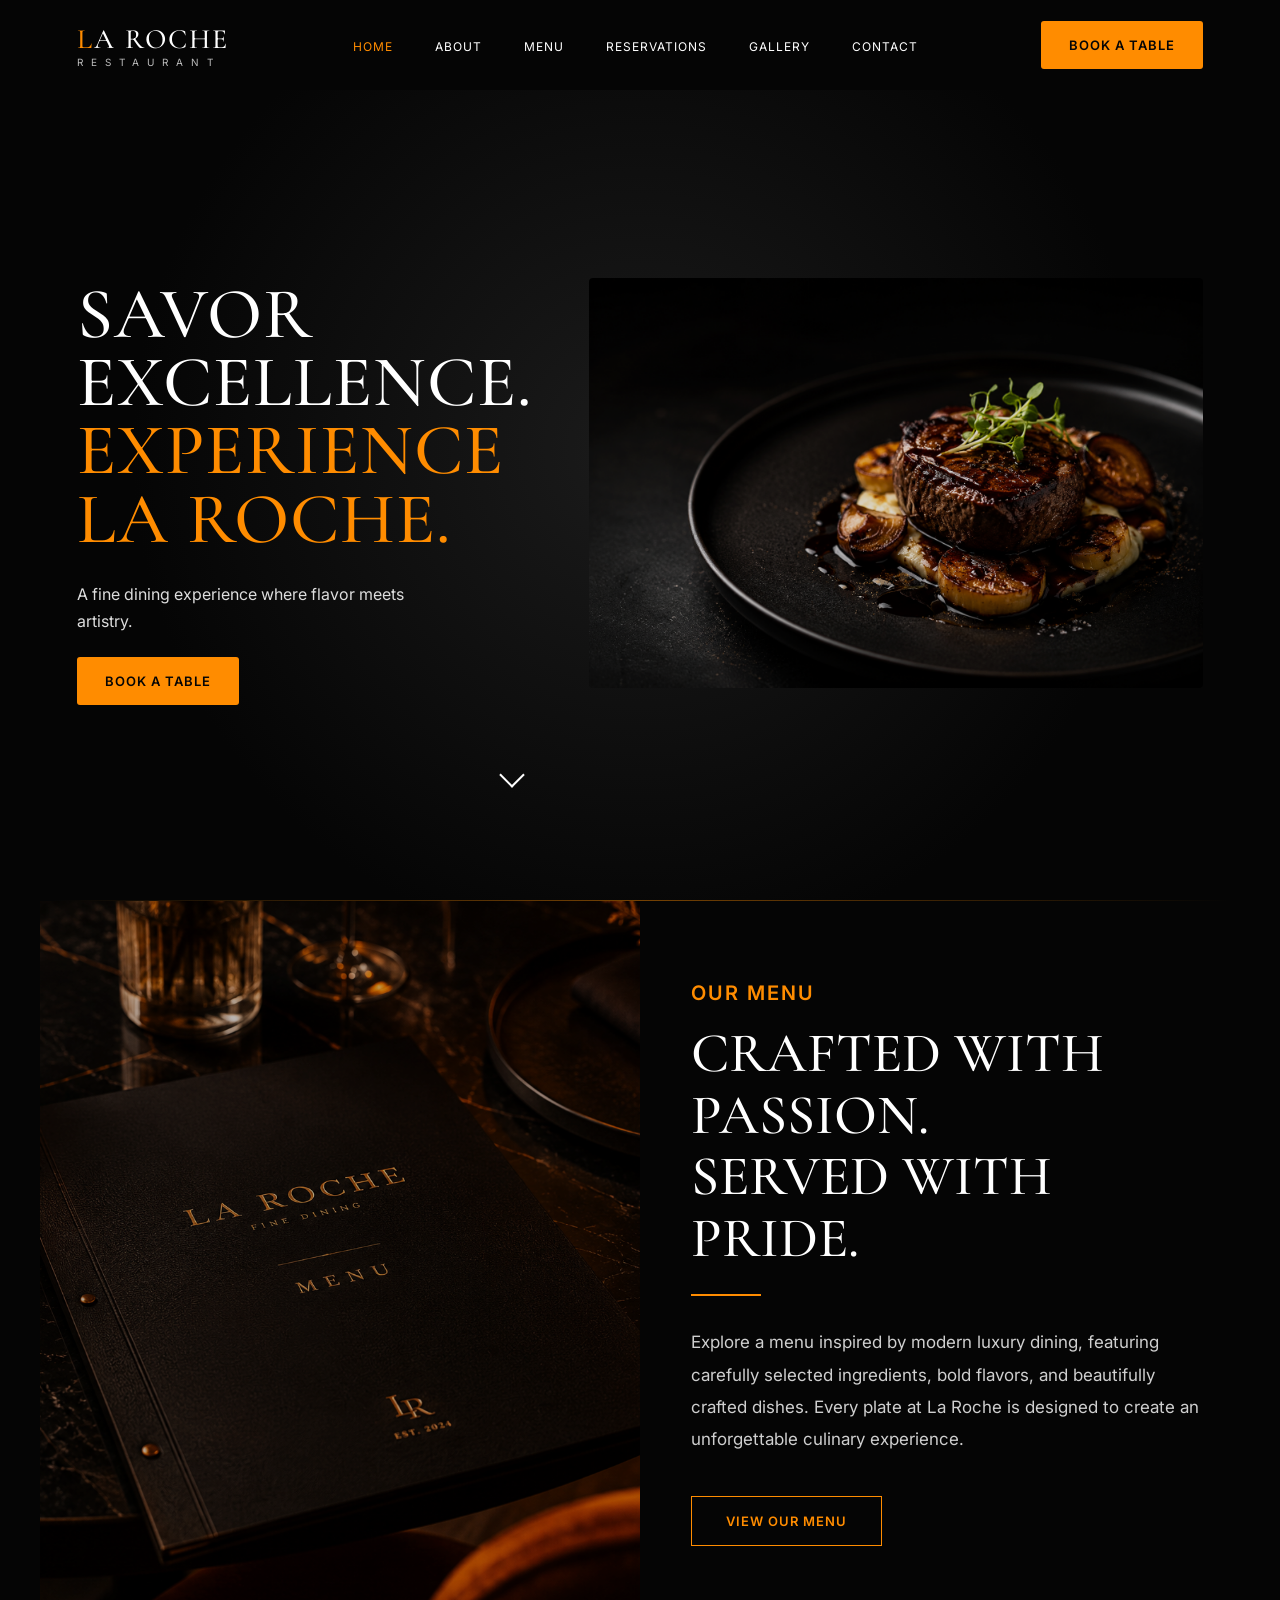
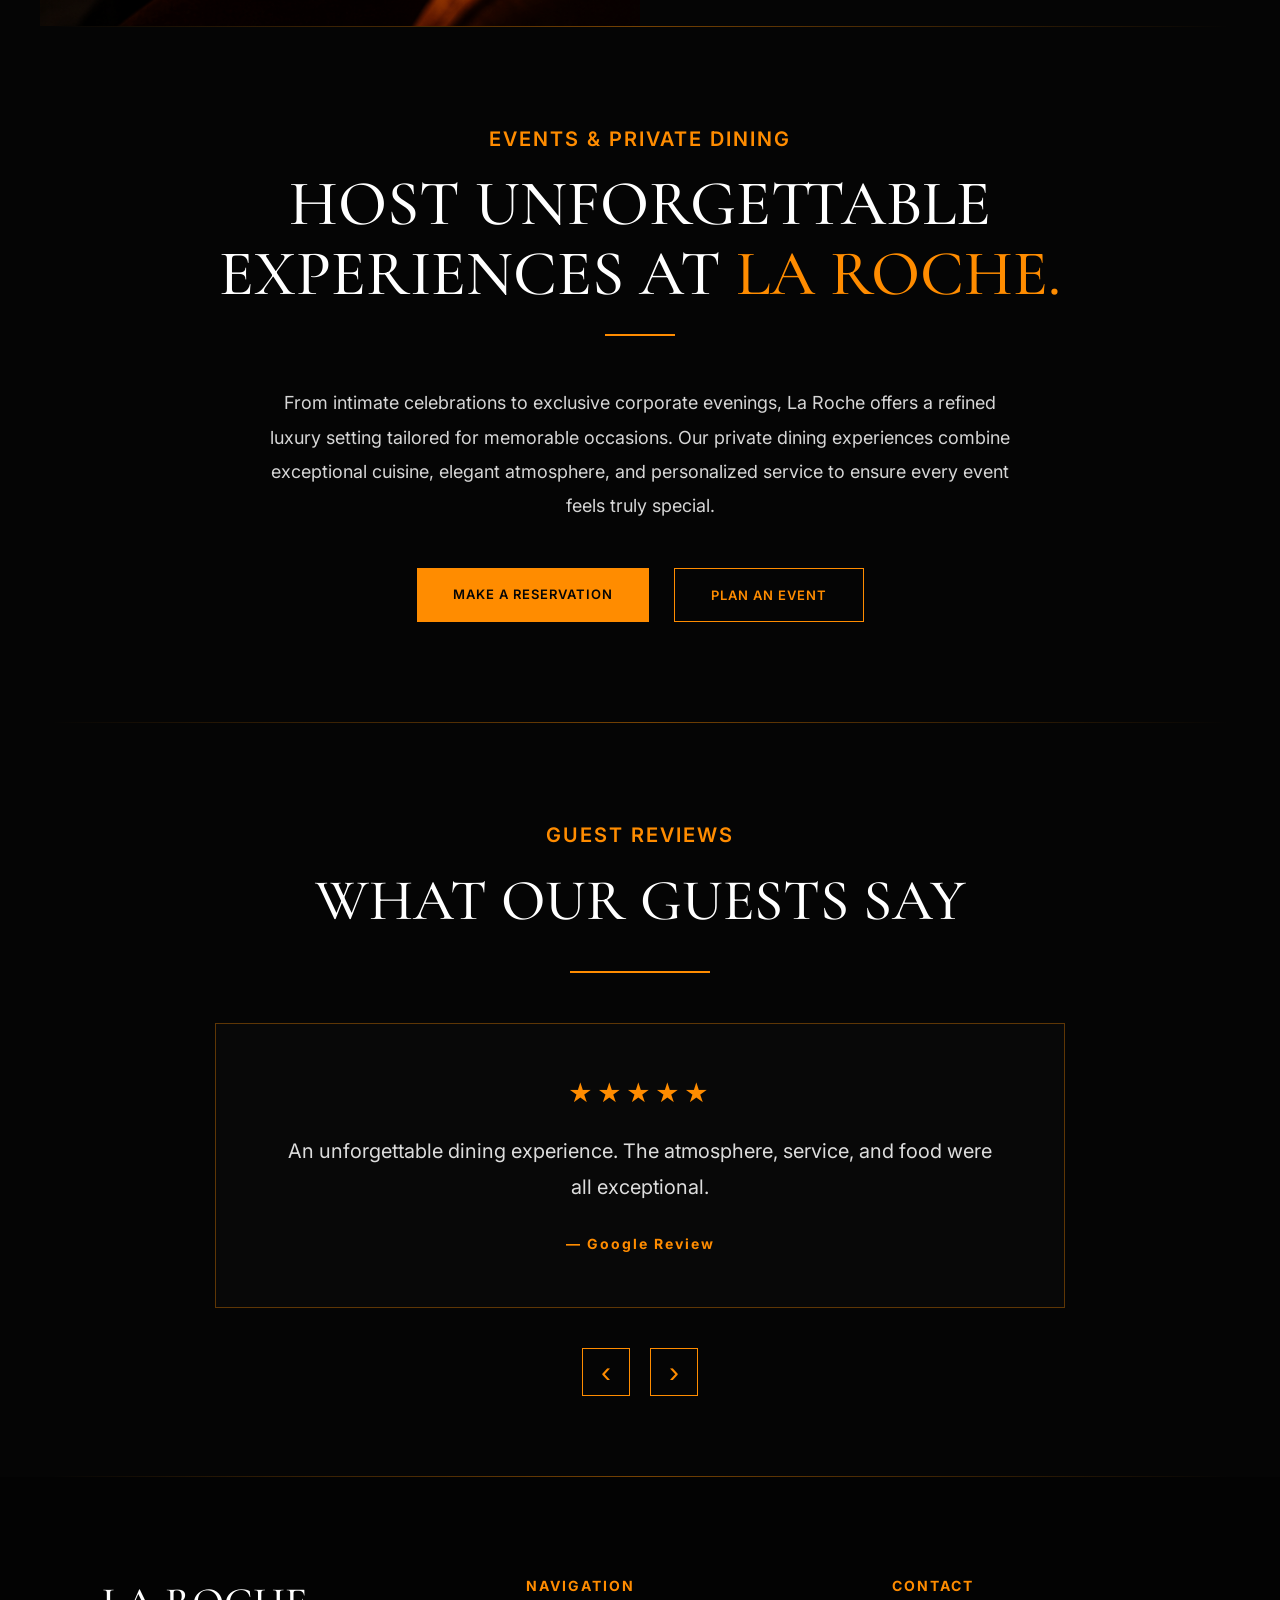
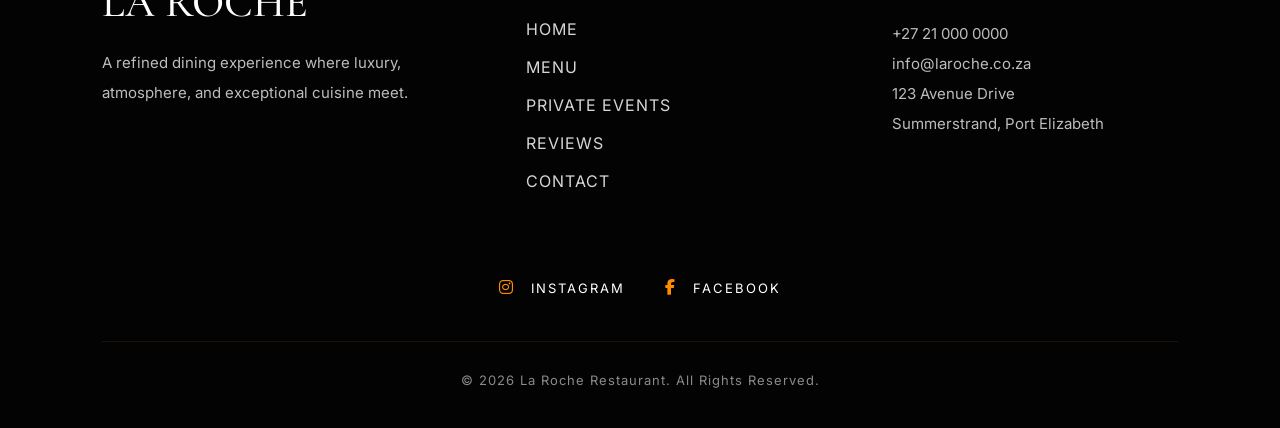
==== index.html @ 6a136d62 "Initial La Roche restaurant website build" ====
<!DOCTYPE html>
<html lang="en">
<head>
    <meta charset="UTF-8" />
    <meta name="viewport" content="width=device-width, initial-scale=1.0" />
    <title>La Roche Restaurant</title>

    <!-- CSS -->
    <link rel="stylesheet" href="style.css" />

    <!-- Google Fonts -->
    <link rel="preconnect" href="https://fonts.googleapis.com">
    <link rel="preconnect" href="https://fonts.gstatic.com" crossorigin>
    <link href="https://fonts.googleapis.com/css2?family=Cormorant+Garamond:wght@300;400;500;600;700&family=Inter:wght@300;400;500;600&display=swap" rel="stylesheet">
    <link rel="stylesheet"
    href="https://cdnjs.cloudflare.com/ajax/libs/font-awesome/6.5.1/css/all.min.css">
</head>

<body>

    <!-- ========================= -->
    <!-- NAVBAR -->
    <!-- ========================= -->

    <header class="navbar">

        <a href="index.html" class="logo">
            <h1>LA ROCHE</h1>
            <p>RESTAURANT</p>
        </a>

        <nav>
            <ul class="nav-links">

                <li><a href="index.html" class="active">HOME</a></li>
                <li><a href="#">ABOUT</a></li>
                <li><a href="#">MENU</a></li>
                <li><a href="#">RESERVATIONS</a></li>
                <li><a href="#">GALLERY</a></li>
                <li><a href="#">CONTACT</a></li>

            </ul>
        </nav>

        <a href="#" class="book-btn">BOOK A TABLE</a>

    </header>

    <!-- ========================= -->
    <!-- HERO SECTION -->
    <!-- ========================= -->

    <section class="hero">

        <div class="hero-overlay"></div>

        <div class="hero-content">

            <div class="hero-text">

                <h2>
                    SAVOR <br>
                    EXCELLENCE. <br>
                    <span>EXPERIENCE</span> <br>
                    <span>LA ROCHE.</span>
                </h2>

                <p>
                    A fine dining experience where flavor meets artistry.
                </p>

                <a href="#" class="hero-btn">
                    BOOK A TABLE
                </a>

            </div>

            <div class="hero-image">

                <img src="Images\HeroImageDish.png" alt="Luxury Dish">

            </div>
<!--Scroll Down Arrow-->
        </div>
        <a href="#view-menu-section" class="scroll-down">
    <span></span>
        </a>

    </section>

    <div class="section-divider"></div>

<!-- ========================= -->
<!-- MENU PREVIEW SECTION -->
<!-- ========================= -->

<section class="menu-preview" id="view-menu-section">

    <div class="menu-preview-image">
        <img src="Images\MenuImageMain.png" alt="Luxury Dish">
        
    </div>

    <div class="menu-preview-text">
        <p class="section-tag">OUR MENU</p>

        <h2>CRAFTED WITH PASSION.<br>SERVED WITH PRIDE.</h2>

        <div class="orange-line"></div>

        <p class="menu-preview-description">
            Explore a menu inspired by modern luxury dining, featuring carefully selected
            ingredients, bold flavors, and beautifully crafted dishes. Every plate at
            La Roche is designed to create an unforgettable culinary experience.
        </p>

        <a href="#" class="menu-preview-btn">VIEW OUR MENU</a>
    </div>

</section>
  

<div class="section-divider"></div>



<!-- ========================= -->
<!-- PRIVATE DINING SECTION -->
<!-- ========================= -->

<section class="private-dining">

    <div class="private-dining-content">

        <p class="section-tag">
            EVENTS & PRIVATE DINING
        </p>

        <h2>
            HOST UNFORGETTABLE <br>
            EXPERIENCES AT <span>LA ROCHE.</span>
        </h2>

        <div class="orange-line"></div>

        <p class="private-dining-description">

            From intimate celebrations to exclusive corporate evenings,
            La Roche offers a refined luxury setting tailored for memorable occasions.

            Our private dining experiences combine exceptional cuisine,
            elegant atmosphere, and personalized service to ensure every
            event feels truly special.

        </p>

        <div class="private-dining-buttons">

            <a href="#" class="booking-btn">
                MAKE A RESERVATION
            </a>

            <a href="#" class="event-btn">
                PLAN AN EVENT
            </a>

        </div>

    </div>

</section>

<!-- ========================= -->
<!-- REVIEWS SECTION -->
<!-- ========================= -->


<div class="section-divider"></div>

<section class="reviews-section">

    <p class="section-tag">GUEST REVIEWS</p>

    <h2>WHAT OUR GUESTS SAY</h2>

    <div class="reviews-line"></div>

    <div class="review-carousel">

        <div class="review-card active">

            <div class="review-content">

                <p class="stars">★★★★★</p>

                <p class="review-text">
                    An unforgettable dining experience. The atmosphere, service, and food were all exceptional.
                </p>

                <h3>— Google Review</h3>

            </div>

        </div>

        <div class="review-card">

            <div class="review-content">

                <p class="stars">★★★★★</p>

                <p class="review-text">
                    Beautiful setting, incredible food, and a premium experience from start to finish.
                </p>

                <h3>— Google Review</h3>

            </div>

        </div>

        <div class="review-card">

            <div class="review-content">

                <p class="stars">★★★★★</p>

                <p class="review-text">
                    Perfect for a special evening. Everything felt elegant, relaxed, and carefully prepared.
                </p>

                <h3>— Google Review</h3>

            </div>

        </div>

    </div>

</section>

    <div class="review-buttons">
        <button onclick="previousReview()">‹</button>
        <button onclick="nextReview()">›</button>
    </div>

</section>

<div class="section-divider"></div>

<script src="script.js"></script>

<!-- ========================= -->
<!-- FOOTER -->
<!-- ========================= -->


<footer class="footer">

    <div class="footer-top">

        <!-- LEFT -->

        <div class="footer-column">

            <h3>LA ROCHE</h3>

            <p>
                A refined dining experience where luxury,
                atmosphere, and exceptional cuisine meet.
            </p>

        </div>

        <!-- CENTER -->

        <div class="footer-column">

            <h4>NAVIGATION</h4>

            <ul>

                <li><a href="#">HOME</a></li>
                <li><a href="#">MENU</a></li>
                <li><a href="#">PRIVATE EVENTS</a></li>
                <li><a href="#">REVIEWS</a></li>
                <li><a href="#">CONTACT</a></li>

            </ul>

        </div>

        <!-- RIGHT -->

        <div class="footer-column">

            <h4>CONTACT</h4>

            <p>+27 21 000 0000</p>

            <p>info@laroche.co.za</p>

            <p>
                123 Avenue Drive <br>
                Summerstrand, Port Elizabeth
            </p>

        </div>

    </div>

    <!-- SOCIALS -->

    <div class="footer-socials">

    <a href="#">
        <i class="fa-brands fa-instagram"></i>
        INSTAGRAM
    </a>

    <a href="#">
        <i class="fa-brands fa-facebook-f"></i>
        FACEBOOK
    </a>

</div>

    <!-- BOTTOM -->

    <div class="footer-bottom">

        <p>
            © 2026 La Roche Restaurant. All Rights Reserved.
        </p>

    </div>

</footer>


</body>
</html>
---- style.css ----
* {
    margin: 0;
    padding: 0;
    box-sizing: border-box;
}

body {
    background-color: #050505;
    color: #ffffff;
    font-family: "Inter", sans-serif;
}

/* NAVBAR */

.navbar {
    width: 100%;
    height: 90px;
    padding: 0 6%;
    display: flex;
    align-items: center;
    justify-content: space-between;
    background-color: #050505;
    position: fixed;
    top: 0;
    left: 0;
    z-index: 1000;
}
/* The .logo class is now an anchor tag, so we can style it accordingly. */
.logo {
    text-decoration: none;
    color: white;
}

.logo:visited {
    color: white;
}
.logo h1 {
    font-family: "Cormorant Garamond", serif;
    font-size: 28px;
    letter-spacing: 2px;
    font-weight: 500;
}

.logo h1::first-letter {
    color: #ff8c00;
}

.logo p {
    font-size: 10px;
    letter-spacing: 8px;
    color: #bbbbbb;
}

.nav-links {
    list-style: none;
    display: flex;
    gap: 42px;
}

.nav-links a {
    text-decoration: none;
    color: #ffffff;
    font-size: 12px;
    letter-spacing: 1px;
    transition: 0.3s ease;
}

.nav-links a:hover,
.nav-links a.active {
    color: #ff8c00;
}

.book-btn,
.hero-btn,
.menu-btn {
    text-decoration: none;
    background-color: #ff8c00;
    color: #050505;
    padding: 16px 28px;
    font-size: 13px;
    letter-spacing: 1px;
    font-weight: 600;
    border-radius: 3px;
    transition: 0.3s ease;
}

.book-btn:hover,
.hero-btn:hover,
.menu-btn:hover {
    background-color: #ffb347;
}

/* HERO */

.hero {
    min-height: 100vh;
    padding: 130px 6% 60px;
    background: radial-gradient(circle at center, #1b1b1b 0%, #050505 65%);
    display: flex;
    align-items: center;
}

.hero-content {
    width: 100%;
    display: grid;
    grid-template-columns: 1fr 1.3fr;
    align-items: center;
    gap: 40px;
}

.hero-text h2 {
    font-family: "Cormorant Garamond", serif;
    font-size: 72px;
    line-height: 0.95;
    font-weight: 500;
    letter-spacing: 1px;
    margin-bottom: 28px;
}

.hero-text span {
    color: #ff8c00;
}

.hero-text p {
    color: #dddddd;
    font-size: 16px;
    line-height: 1.7;
    max-width: 380px;
    margin-bottom: 35px;
}

.hero-image img {
    width: 100%;
    max-height: 620px;
    object-fit: cover;
    border-radius: 4px;
    filter: brightness(0.85);
}
/* ========================= */
/* MENU PREVIEW SECTION */
/* ========================= */

.menu-preview {
    width: 100%;
    min-height: 650px;
    background-color: #050505;
    display: grid;
    grid-template-columns: 1fr 1fr;
    overflow: hidden;
}

.menu-preview-text {
    padding: 80px 8%;
    display: flex;
    flex-direction: column;
    justify-content: center;
}

.section-tag {
    color: #ff8c00;
    font-size: 20px;
    letter-spacing: 2px;
    margin-bottom: 18px;
    font-weight: 600;
}

.menu-preview-text h2 {
    font-family: "Cormorant Garamond", serif;
    font-size: 56px;
    line-height: 1.1;
    font-weight: 500;
    margin-bottom: 25px;
}

.orange-line {
    width: 70px;
    height: 2px;
    background-color: #ff8c00;
    margin-bottom: 30px;
}

.menu-preview-description {
    color: #cfcfcf;
    font-size: 17px;
    line-height: 1.9;
    max-width: 520px;
    margin-bottom: 40px;
}

.menu-preview-btn {
    width: fit-content;
    text-decoration: none;
    color: #ff8c00;
    border: 1px solid #ff8c00;
    padding: 16px 34px;
    font-size: 13px;
    letter-spacing: 1px;
    font-weight: 600;
    transition: 0.3s ease;
}

.menu-preview-btn:hover {
    background-color: #ff8c00;
    color: #050505;
}

.menu-preview-image img {
    width: 100%;
    height: 100%;
    object-fit: cover;
    filter: brightness(0.75);
    padding-left: 40px;
}


/* SCROLL DOWN ARROW */
.scroll-down {
    position: absolute;
    bottom: 100px;
    left: 40%;
    transform: translateX(-50%);
    width: 50px;
    height: 50px;
    display: flex;
    align-items: center;
    justify-content: center;
    text-decoration: none;
}

.scroll-down span {
    width: 18px;
    height: 18px;
    border-right: 2px solid white;
    border-bottom: 2px solid white;
    transform: rotate(45deg);
    animation: arrowBounce 2s infinite;
    transition: 0.3s ease;
}

.scroll-down:hover span {
    border-color: #ff8c00;
}


/* ========================= */
/* PRIVATE DINING SECTION */
/* ========================= */

.private-dining {
    width: 100%;
    min-height: 650px;
    background:
        linear-gradient(rgba(0, 0, 0, 0.78),
        rgba(0, 0, 0, 0.78)),
        url("../images/private-dining.jpg");

    background-size: cover;
    background-position: center;
    background-attachment: fixed;

    display: flex;
    align-items: center;
    justify-content: center;

    text-align: center;
    padding: 100px 8%;
}

.private-dining-content {
    max-width: 950px;
}

.private-dining h2 {
    font-family: "Cormorant Garamond", serif;
    font-size: 64px;
    line-height: 1.1;
    font-weight: 500;
    margin-bottom: 25px;
}

.private-dining h2 span {
    color: #ff8c00;
}

.private-dining .orange-line {
    margin: 0 auto 50px;
}

.private-dining-description {
    color: #d6d6d6;
    font-size: 18px;
    line-height: 1.9;
    max-width: 760px;
    margin: 0 auto 45px;
}

.private-dining-buttons {
    display: flex;
    justify-content: center;
    gap: 25px;
    flex-wrap: wrap;
}

.booking-btn,
.event-btn {
    text-decoration: none;
    padding: 18px 36px;
    font-size: 13px;
    letter-spacing: 1px;
    font-weight: 600;
    transition: 0.3s ease;
}

.booking-btn {
    background-color: #ff8c00;
    color: #050505;
}

.booking-btn:hover {
    background-color: #ffb347;
}

.event-btn {
    border: 1px solid #ff8c00;
    color: #ff8c00;
}

.event-btn:hover {
    background-color: #ff8c00;
    color: #050505;
}


@keyframes arrowBounce {

    0% {
        transform: rotate(45deg) translate(0, 0);
    }

    50% {
        transform: rotate(45deg) translate(6px, 6px);
    }

    100% {
        transform: rotate(45deg) translate(0, 0);
    }

}


/* ========================= */
/* REVIEWS SECTION */
/* ========================= */
.reviews-line {
    width: 140px;
    height: 2px;
    background-color: #ff8c00;
    margin: 35px auto 50px;
}
.reviews-section {
    background-color: #050505;
    padding: 100px 8%;
    text-align: center;
}

.reviews-section h2 {
    font-family: "Cormorant Garamond", serif;
    font-size: 58px;
    font-weight: 500;
    margin-bottom: 25px;
}

.review-carousel {
    max-width: 850px;
    margin: 45px auto 30px;
    position: relative;
}

.review-card {
    display: none;
    border: 1px solid rgba(255, 140, 0, 0.35);
    padding: 55px 60px;
    background-color: #080808;
}

.review-card.active {
    display: block;
}

.stars {
    color: #ff8c00;
    font-size: 24px;
    letter-spacing: 4px;
    margin-bottom: 25px;
}

.review-text {
    color: #dddddd;
    font-size: 20px;
    line-height: 1.8;
    margin-bottom: 30px;
}

.review-card h3 {
    color: #ff8c00;
    font-size: 14px;
    letter-spacing: 2px;
}

.review-buttons {
    display: flex;
    justify-content: center;
    gap: 20px;
    margin-top: -90px;
    margin-bottom: 80px;
}

.review-buttons button {
    width: 48px;
    height: 48px;
    background-color: transparent;
    border: 1px solid #ff8c00;
    color: #ff8c00;
    font-size: 30px;
    cursor: pointer;
    transition: 0.3s ease;
}

.review-buttons button:focus {
    outline: none;
    appearance: none;
}

.review-buttons button:focus {
    outline: none;
    box-shadow: none;
}
.review-buttons button:hover {
    background-color: #ff8c00;
    color: #050505;
}


.review-carousel {
    overflow: hidden;
}

.review-card {
    overflow: hidden;
}

/* animate ONLY the inside text, not the outer box */
.review-text {
    transition: opacity 0.35s ease, transform 0.35s ease;
}

.review-text.soft-left {
    opacity: 0;
    transform: translateX(-80px);
}

.review-text.soft-right {
    opacity: 0;
    transform: translateX(80px);
}




/* ========================= */
/* FOOTER */
/* ========================= */

.footer {
    background-color: #030303;
    padding: 100px 8% 40px;
    
}

.footer-top {
    display: grid;
    grid-template-columns: 1.2fr 1fr 1fr;
    gap: 80px;
    margin-bottom: 70px;
}

.footer-column h3 {
    font-family: "Cormorant Garamond", serif;
    font-size: 42px;
    font-weight: 500;
    color: #ffffff;
    margin-bottom: 20px;
}

.footer-column h4 {
    color: #ff8c00;
    font-size: 14px;
    letter-spacing: 2px;
    margin-bottom: 25px;
}

.footer-column p {
    color: #bdbdbd;
    line-height: 2;
    font-size: 15px;
}

.footer-column ul {
    list-style: none;
}

.footer-column ul li {
    margin-bottom: 18px;
}

.footer-column ul li a {
    text-decoration: none;
    color: #d6d6d6;
    transition: 0.3s ease;
    letter-spacing: 1px;
}

.footer-column ul li a:hover {
    color: #ff8c00;
}

.footer-socials {
    display: flex;
    justify-content: center;
    gap: 40px;
    margin-bottom: 45px;
}

.footer-socials a {
    text-decoration: none;
    color: #ffffff;
    font-size: 13px;
    letter-spacing: 2px;
    transition: 0.3s ease;
}

.footer-socials a:hover {
    color: #ff8c00;
}

.footer-bottom {
    border-top: 1px solid rgba(255, 140, 0, 0.1);
    padding-top: 30px;
    text-align: center;
}

.footer-bottom p {
    color: #8a8a8a;
    font-size: 13px;
    letter-spacing: 1px;
}

.footer-socials a i {
    color: #ff8c00;
    margin-right: 10px;
    font-size: 16px;
}




/* A simple gradient line to separate sections, used in the private dining section. */
.section-divider {
    width: 92%;
    height: 1px;
    background: linear-gradient(
        to right,
        transparent,
        rgba(255, 140, 0, 0.45),
        transparent
    );

    margin: 0 auto;
}

/* RESPONSIVE */

@media (max-width: 900px) {

    .footer-top {
        grid-template-columns: 1fr;
        gap: 50px;
    }

    .footer-socials {
        flex-wrap: wrap;
        gap: 20px;
    }

}


/* RESPONSIVE */

@media (max-width: 900px) {
    .nav-links {
        display: none;
    }

    .hero-content,
    .menu-showcase {
        grid-template-columns: 1fr;
    }

    .hero-text h2 {
        font-size: 54px;
    }

    .hero-image img {
        max-height: 420px;
    }
}

/* The menu preview section is already quite responsive, but we can make some adjustments for smaller screens. */
@media (max-width: 900px) {

    .menu-preview {
        grid-template-columns: 1fr;
    }

    .menu-preview-text {
        padding: 70px 8%;
    }

    .menu-preview-text h2 {
        font-size: 42px;
    }

    .menu-preview-image {
        height: 400px;
    }

    @media (max-width: 900px) {

    .private-dining h2 {
        font-size: 46px;
    }

}
/* The private dining section is already quite responsive, but we can make some adjustments for smaller screens. */
@media (max-width: 600px) {

    .private-dining {
        padding: 80px 7%;
    }

    .private-dining h2 {
        font-size: 38px;
    }

    .private-dining-description {
        font-size: 16px;
    }

}

}
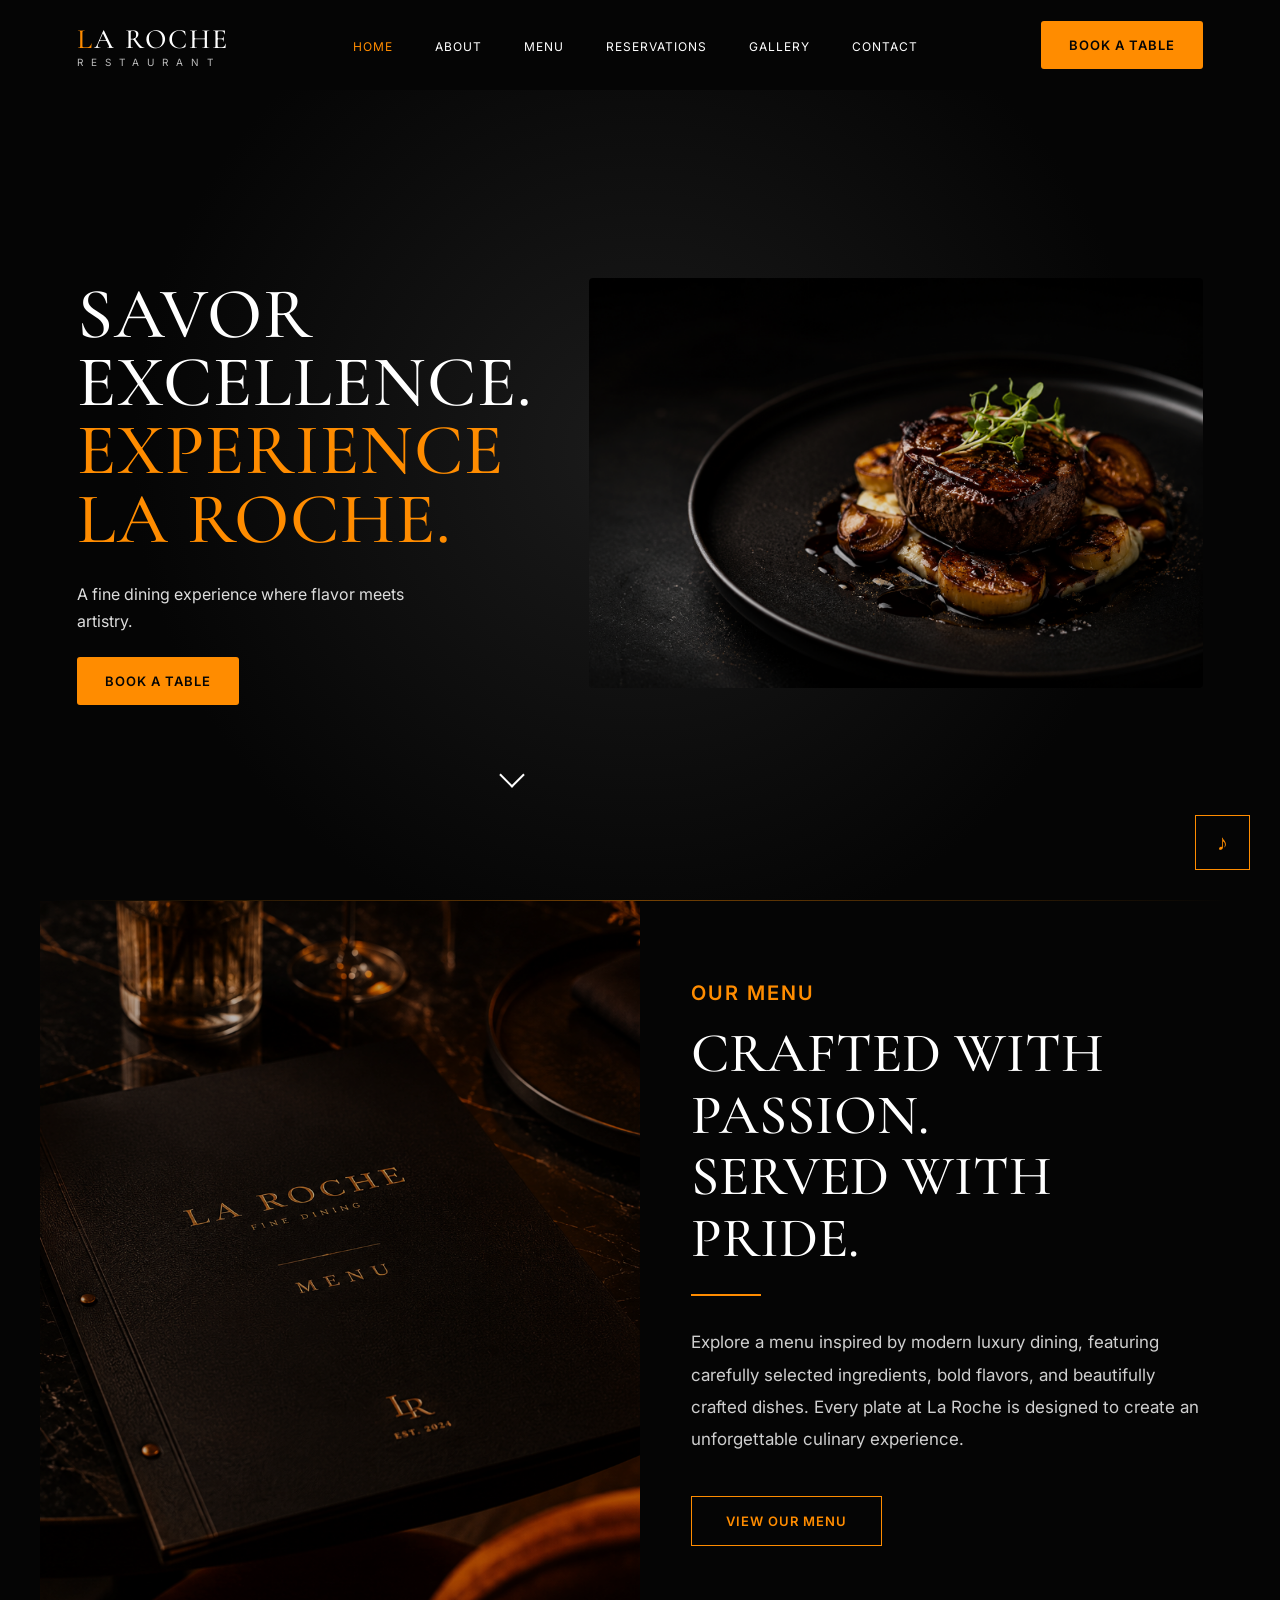
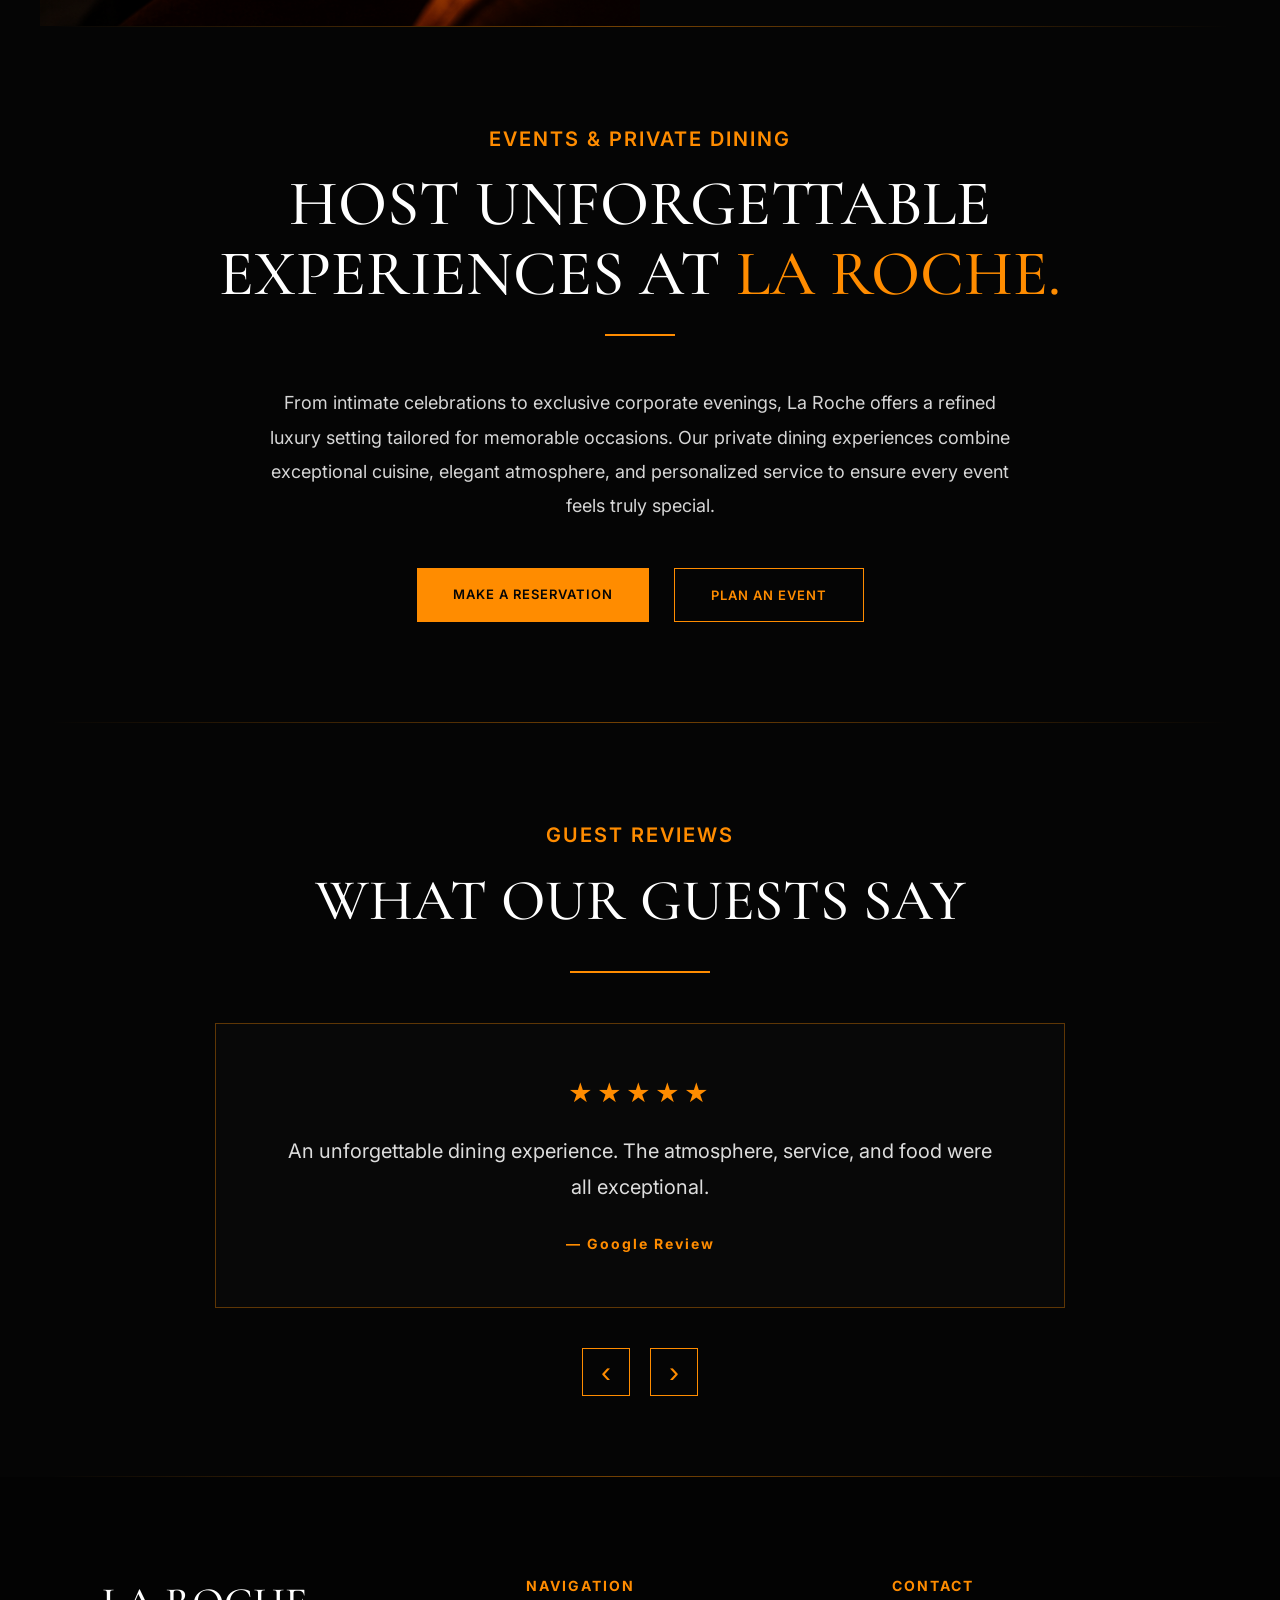
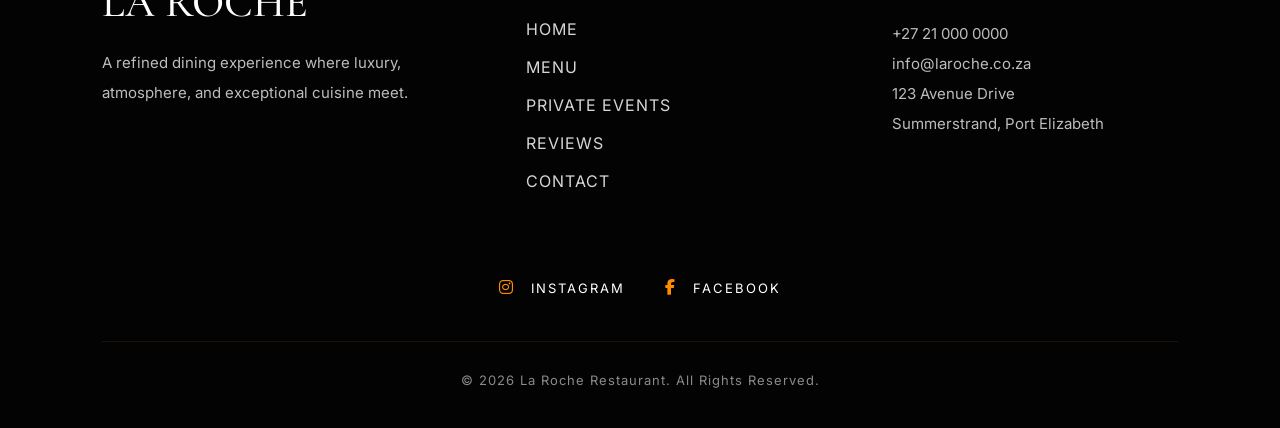
==== commit 9b7d7a62: "Added music toggler with actual music file" ====
--- a/index.html
+++ b/index.html
@@ -16,6 +16,11 @@
     href="https://cdnjs.cloudflare.com/ajax/libs/font-awesome/6.5.1/css/all.min.css">
 </head>
 
+<audio id="backgroundMusic" loop>
+    <source src="Audio/relaxing music.mp3" type="audio/mpeg">
+    
+</audio>
+
 <body>
 
     <!-- ========================= -->
@@ -50,6 +55,10 @@
     <!-- HERO SECTION -->
     <!-- ========================= -->
 
+     <button id="musicToggle" class="music-toggle" type="button">
+         ♪
+    </button>
+
     <section class="hero">
 
         <div class="hero-overlay"></div>
--- a/style.css
+++ b/style.css
@@ -8,6 +8,32 @@
     background-color: #050505;
     color: #ffffff;
     font-family: "Inter", sans-serif;
+}
+/* MUSIC TOGGLE BUTTON */
+.music-toggle {
+    position: fixed;
+    bottom: 30px;
+    right: 30px;
+
+    width: 55px;
+    height: 55px;
+
+    background-color: #050505;
+    border: 1px solid #ff8c00;
+
+    color: #ff8c00;
+    font-size: 22px;
+
+    cursor: pointer;
+
+    z-index: 9999;
+
+    transition: 0.3s ease;
+}
+
+.music-toggle:hover {
+    background-color: #ff8c00;
+    color: #050505;
 }
 
 /* NAVBAR */
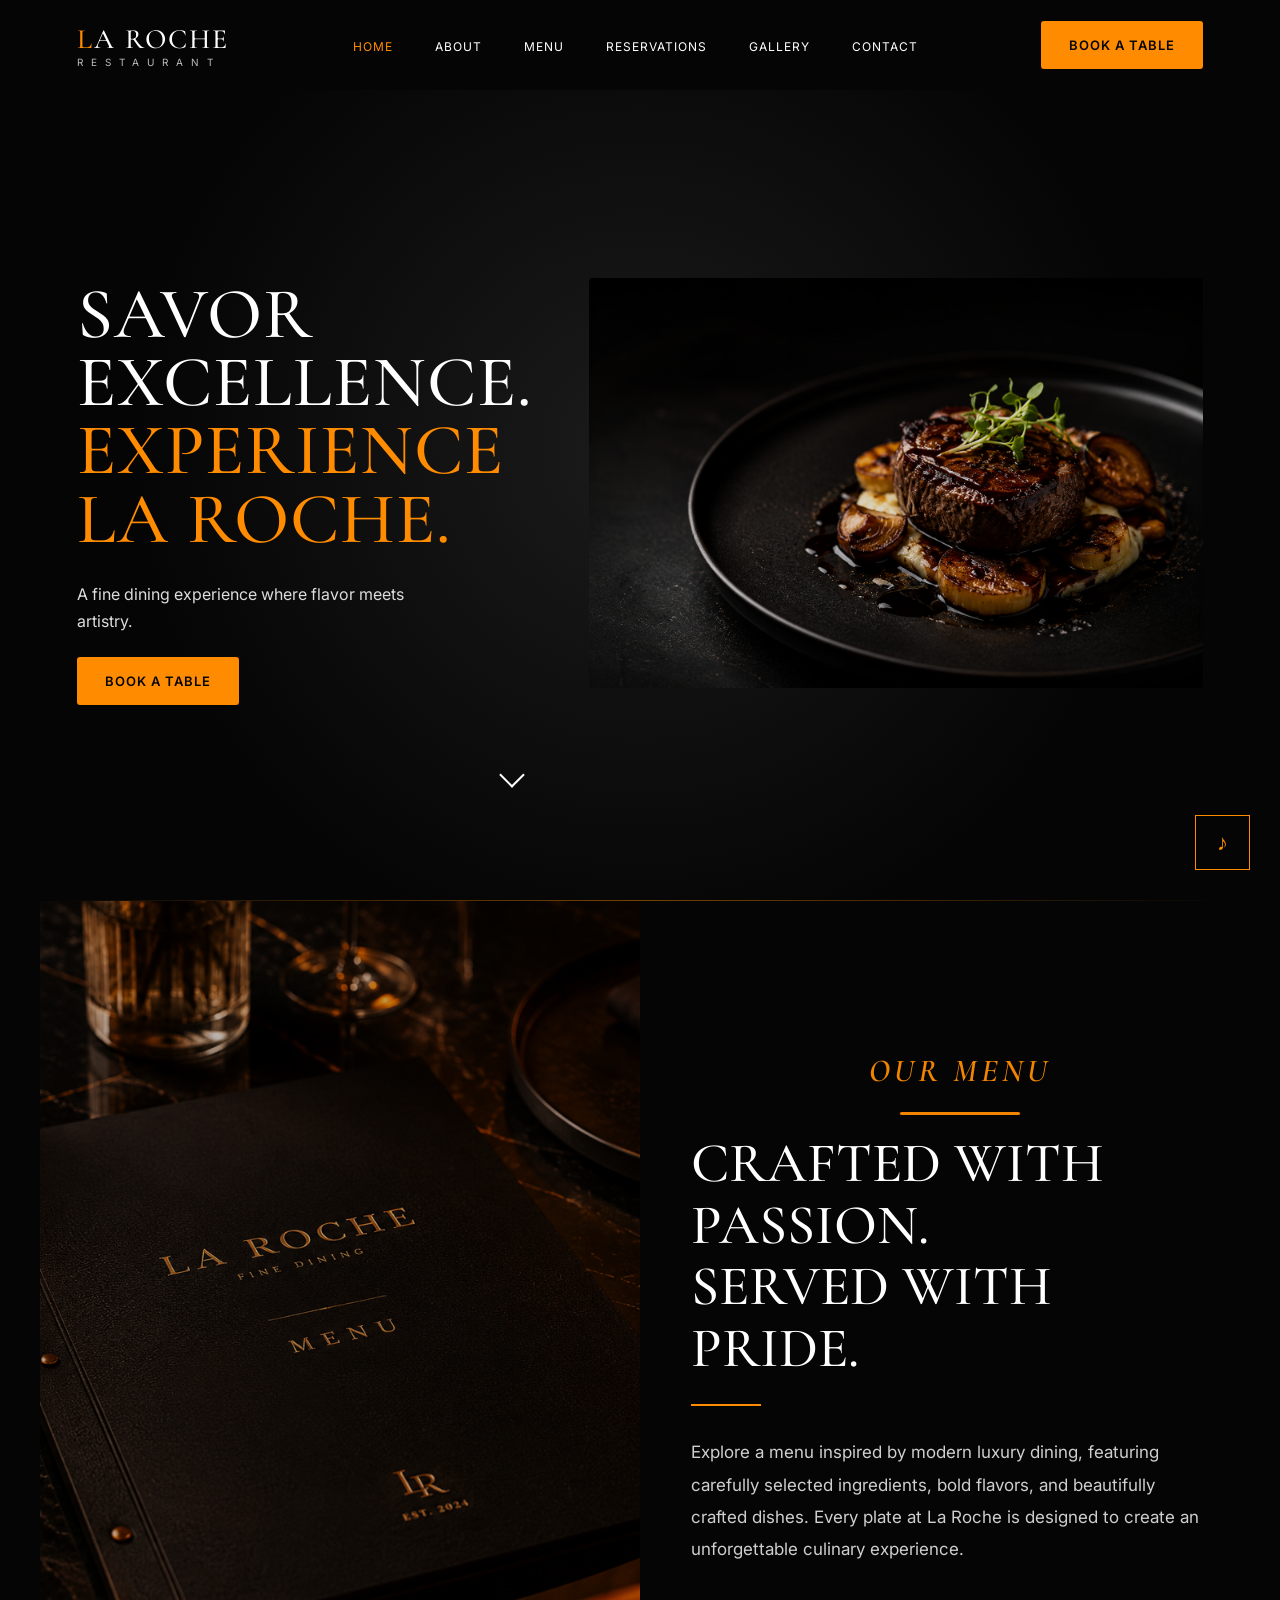
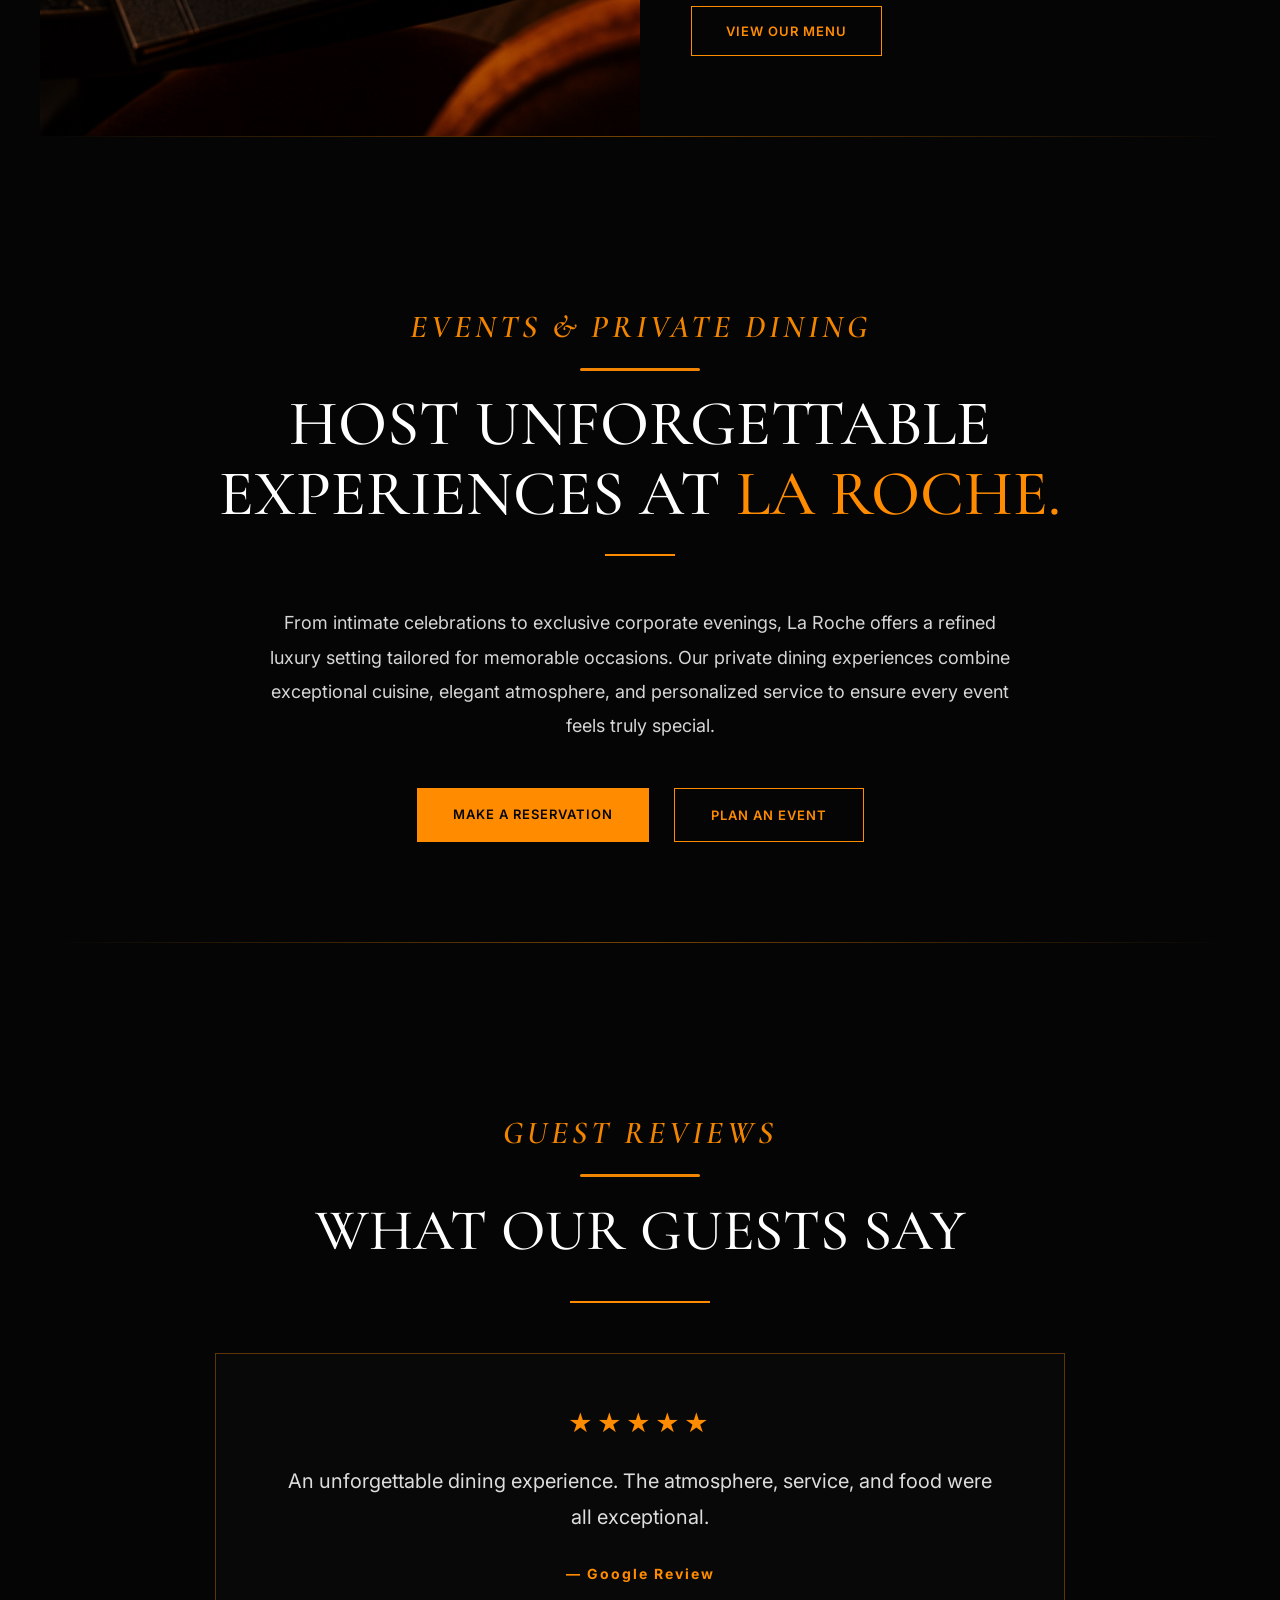
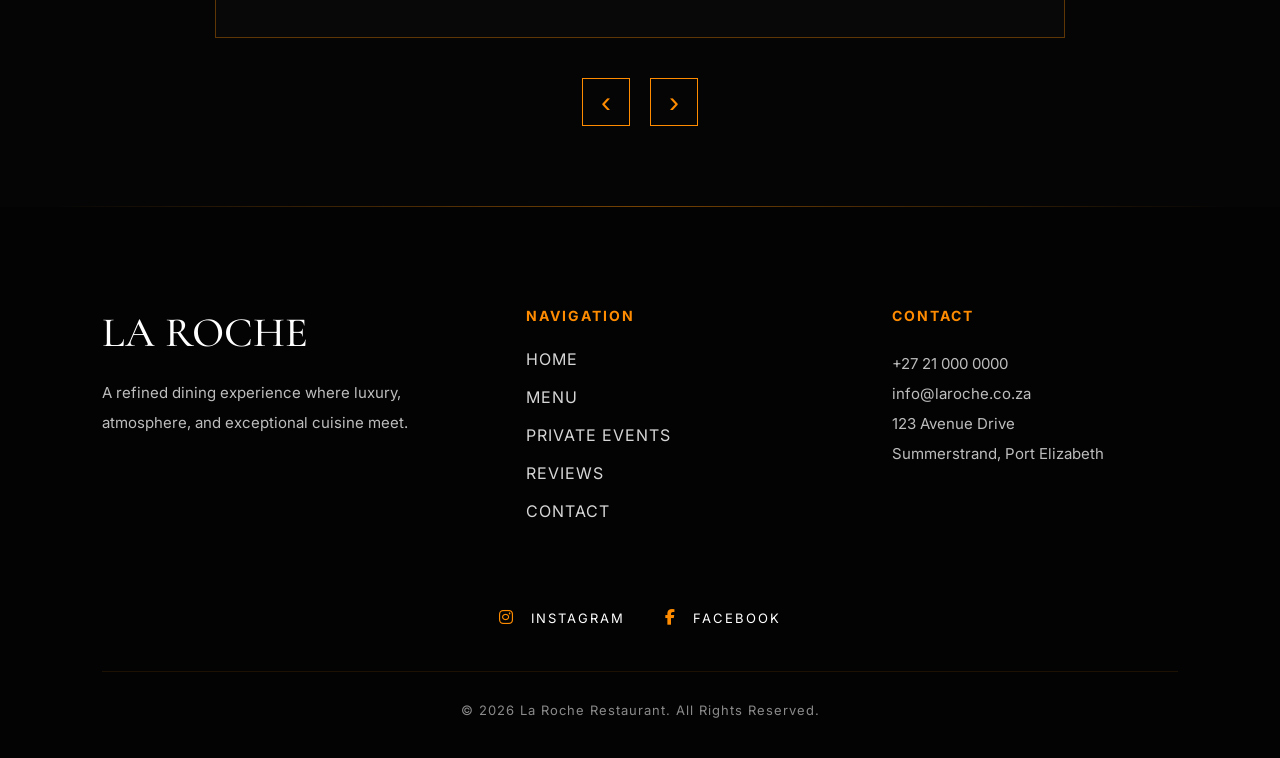
==== commit c548ed36: "Updated menu page design and added PDF menu links" ====
--- a/index.html
+++ b/index.html
@@ -38,14 +38,30 @@
             <ul class="nav-links">
 
                 <li><a href="index.html" class="active">HOME</a></li>
-                <li><a href="#">ABOUT</a></li>
-                <li><a href="#">MENU</a></li>
+                <li><a href="About.html">ABOUT</a></li>
+                <li><a href="Menu.html">MENU</a></li>
                 <li><a href="#">RESERVATIONS</a></li>
                 <li><a href="#">GALLERY</a></li>
                 <li><a href="#">CONTACT</a></li>
 
             </ul>
+
+            <button class="hamburger" id="hamburgerBtn" type="button">
+            <span></span>
+            <span></span>
+            <span></span>
+            </button>
         </nav>
+
+        <div class="mobile-menu" id="mobileMenu">
+    <a href="index.html">HOME</a>
+    <a href="about.html">ABOUT</a>
+    <a href="Menu.html">MENU</a>
+    <a href="#">RESERVATIONS</a>
+    <a href="#">CONTACT</a>
+        </div>
+
+
 
         <a href="#" class="book-btn">BOOK A TABLE</a>
 
@@ -91,7 +107,7 @@
             </div>
 <!--Scroll Down Arrow-->
         </div>
-        <a href="#view-menu-section" class="scroll-down">
+        <a href="#menu-preview-text" class="scroll-down">
     <span></span>
         </a>
 
@@ -110,7 +126,7 @@
         
     </div>
 
-    <div class="menu-preview-text">
+    <div class="menu-preview-text" id="menu-preview-text">
         <p class="section-tag">OUR MENU</p>
 
         <h2>CRAFTED WITH PASSION.<br>SERVED WITH PRIDE.</h2>
@@ -289,11 +305,11 @@
 
             <ul>
 
-                <li><a href="#">HOME</a></li>
-                <li><a href="#">MENU</a></li>
-                <li><a href="#">PRIVATE EVENTS</a></li>
-                <li><a href="#">REVIEWS</a></li>
-                <li><a href="#">CONTACT</a></li>
+                <li><a href="index.html">HOME</a></li>
+                <li><a href="Menu.html">MENU</a></li>
+                <li><a href="Private-events.html">PRIVATE EVENTS</a></li>
+                <li><a href="Reviews.html">REVIEWS</a></li>
+                <li><a href="Contact.html">CONTACT</a></li>
 
             </ul>
 
--- a/style.css
+++ b/style.css
@@ -604,7 +604,347 @@
     margin: 0 auto;
 }
 
+
+
+
+/* ========================= */
+/* ABOUT HERO */
+/* ========================= */
+
+.about-hero {
+    position: relative;
+
+    height: 100vh;
+
+    background:
+           linear-gradient(
+        rgba(0, 0, 0, 0.45),
+        rgba(0, 0, 0, 0.45)
+    ),
+    url("Images/AboutBackground.png");
+        
+
+    background-size: cover;
+    background-position: center;
+    background-repeat: no-repeat;
+
+    display: flex;
+    align-items: center;
+
+    padding: 0 8%;
+}
+
+.about-hero-content {
+    position: relative;
+    z-index: 2;
+
+    max-width: 750px;
+}
+
+.about-hero h1 {
+    font-family: "Cormorant Garamond", serif;
+
+    font-size: 88px;
+    font-weight: 500;
+
+    line-height: 0.95;
+
+    color: white;
+
+    margin: 20px 0 30px;
+}
+
+.about-hero-text {
+    color: #d6d6d6;
+
+    font-size: 18px;
+
+    line-height: 1.9;
+
+    max-width: 600px;
+}
+
+
+/* Burger menu styles */
+
+.hamburger {
+    display: none;
+    flex-direction: column;
+    gap: 6px;
+    background: transparent;
+    border: none;
+    cursor: pointer;
+    z-index: 1001;
+}
+
+.hamburger span {
+    width: 28px;
+    height: 2px;
+    background-color: #ff8c00;
+}
+
+.mobile-menu {
+    display: none;
+}
+
+/* MENU PAGE */ 
+
+
+.menu-page-content {
+    max-width: 760px;
+}
+
+.menu-page-content h1 {
+    font-family: "Cormorant Garamond", serif;
+    font-size: 86px;
+    line-height: 0.95;
+    font-weight: 500;
+    margin: 20px 0 30px;
+}
+
+.menu-page-content p {
+    color: #d6d6d6;
+    font-size: 18px;
+    line-height: 1.8;
+    max-width: 600px;
+    margin-bottom: 35px;
+}
+
+.menu-pdf-btn {
+    display: inline-block;
+    text-decoration: none;
+    color: #050505;
+    background-color: #ff8c00;
+    padding: 18px 36px;
+    font-weight: 600;
+    letter-spacing: 1px;
+}
+
+.menu-categories {
+    padding-top: 160px;
+    background-color: #050505;
+    padding: 100px 8%;
+    
+    display: grid;
+    grid-template-columns: repeat(2, 1fr);
+    gap: 35px;
+} 
+
+
+.menu-category-card {
+    background-color: #080808;
+    border: 1px solid rgba(255, 140, 0, 0.25);
+    overflow: hidden;
+    transition: 0.35s ease;
+}
+
+.menu-category-card:hover {
+    transform: translateY(-10px);
+
+    border-color: #ff8c00;
+
+    box-shadow: 0 20px 40px rgba(0, 0, 0, 0.45);
+}
+
+.menu-category-card img {
+    width: 100%;
+    height:330px;
+    object-fit: cover;
+    filter: brightness(0.8);
+}
+
+.menu-category-text {
+    padding: 35px;
+}
+
+.menu-category-text h2 {
+    font-family: "Cormorant Garamond", serif;
+    font-size: 36px;
+    margin-bottom: 18px;
+}
+
+.menu-category-text p {
+    color: #cfcfcf;
+    line-height: 1.8;
+    margin-bottom: 28px;
+}
+
+.menu-category-text a {
+    text-decoration: none;
+    color: #ff8c00;
+    border: 1px solid #ff8c00;
+    padding: 14px 24px;
+    display: inline-block;
+    font-size: 13px;
+    letter-spacing: 1px;
+    font-weight: 600;
+}
+
+.menu-category-card:nth-child(2) a {
+    margin-top: 30px;
+}
+
+.menu-category-card:nth-child(3) a {
+    margin-top: 30px;
+}
+
+
+.menu-category-text a:hover {
+    background-color: #ff8c00;
+    color: #050505;
+}
+
+.menu-section-heading {
+    padding-top: 1%;
+    font-family: "Cormorant Garamond", serif;
+
+    font-size: 50px;
+    font-weight: 500;
+
+    text-align: center;
+
+    margin: 10px 0 25px;
+}
+
+.section-tag {
+      font-family: "Cormorant Garamond", serif;
+
+    font-size: 32px;
+
+    font-style: italic;
+
+    letter-spacing: 4px;
+
+    color: #ff8c00;
+
+    text-transform: uppercase;
+
+    text-align: center;
+
+    margin-top: 70px;
+
+    opacity: 0.95;
+}
+
+.section-tag::after {
+    content: "";
+
+    width: 120px;
+
+    height: 3px;
+
+    background-color: #ff8c00;
+
+    display: block;
+
+    margin: 22px auto 0;
+
+    border-radius: 20px;
+}
+
+
+.menu-page-banner {
+    background:
+        linear-gradient(
+            rgba(0,0,0,0.75),
+            rgba(0,0,0,0.55)
+        ),
+        url("Images/MenuBackground3.png");
+
+    background-size: cover;
+    background-position: center;
+
+    padding: 220px 8% 140px;
+
+    text-align: center;
+}
+
+
+.menu-main-btn {
+    text-decoration: none;
+    color: #ff8c00;
+
+    border: 1px solid #ff8c00;
+
+    padding: 16px 30px;
+
+    display: inline-block;
+
+    font-size: 13px;
+    letter-spacing: 1px;
+    font-weight: 600;
+
+    transition: 0.3s ease;
+}
+
+.menu-main-btn:hover {
+    background-color: #ff8c00;
+    color: #050505;
+}
+
+
+.menu-banner-description {
+    max-width: 720px;
+  padding: 10px 2% 50px;
+    margin: 28px auto 0;
+
+    color: #d0d0d0;
+
+    font-size: 18px;
+    line-height: 1.9;
+
+    text-align: center;
+}
+
+
+
+
+
+
 /* RESPONSIVE */
+
+
+
+@media (max-width: 900px) {
+
+    .hamburger {
+        display: flex;
+    }
+    .book-btn {
+    display: none;
+}
+
+    .mobile-menu {
+        position: fixed;
+        top: 75px;
+        right: 0;
+        width: 100%;
+        background-color: #050505;
+        display: none;
+        flex-direction: column;
+        align-items: center;
+        padding: 35px 0;
+        gap: 25px;
+        z-index: 999;
+        border-top: 1px solid rgba(255, 140, 0, 0.25);
+    }
+
+    .mobile-menu.active {
+        display: flex;
+    }
+
+    .mobile-menu a {
+        text-decoration: none;
+        color: white;
+        letter-spacing: 2px;
+        font-size: 14px;
+    }
+
+    .mobile-menu a:hover {
+        color: #ff8c00;
+    }
+}
+
 
 @media (max-width: 900px) {
 
@@ -684,5 +1024,24 @@
     }
 
 }
+/* Adjustments for smaller screens */
+@media (max-width: 768px) {
+
+    .about-hero {
+        padding: 0 6%;
+        text-align: center;
+        justify-content: center;
+    }
+
+    .about-hero h1 {
+        font-size: 48px;
+        line-height: 1.1;
+    }
+
+    .about-hero-text {
+        font-size: 16px;
+    }
+
+}
 
 }
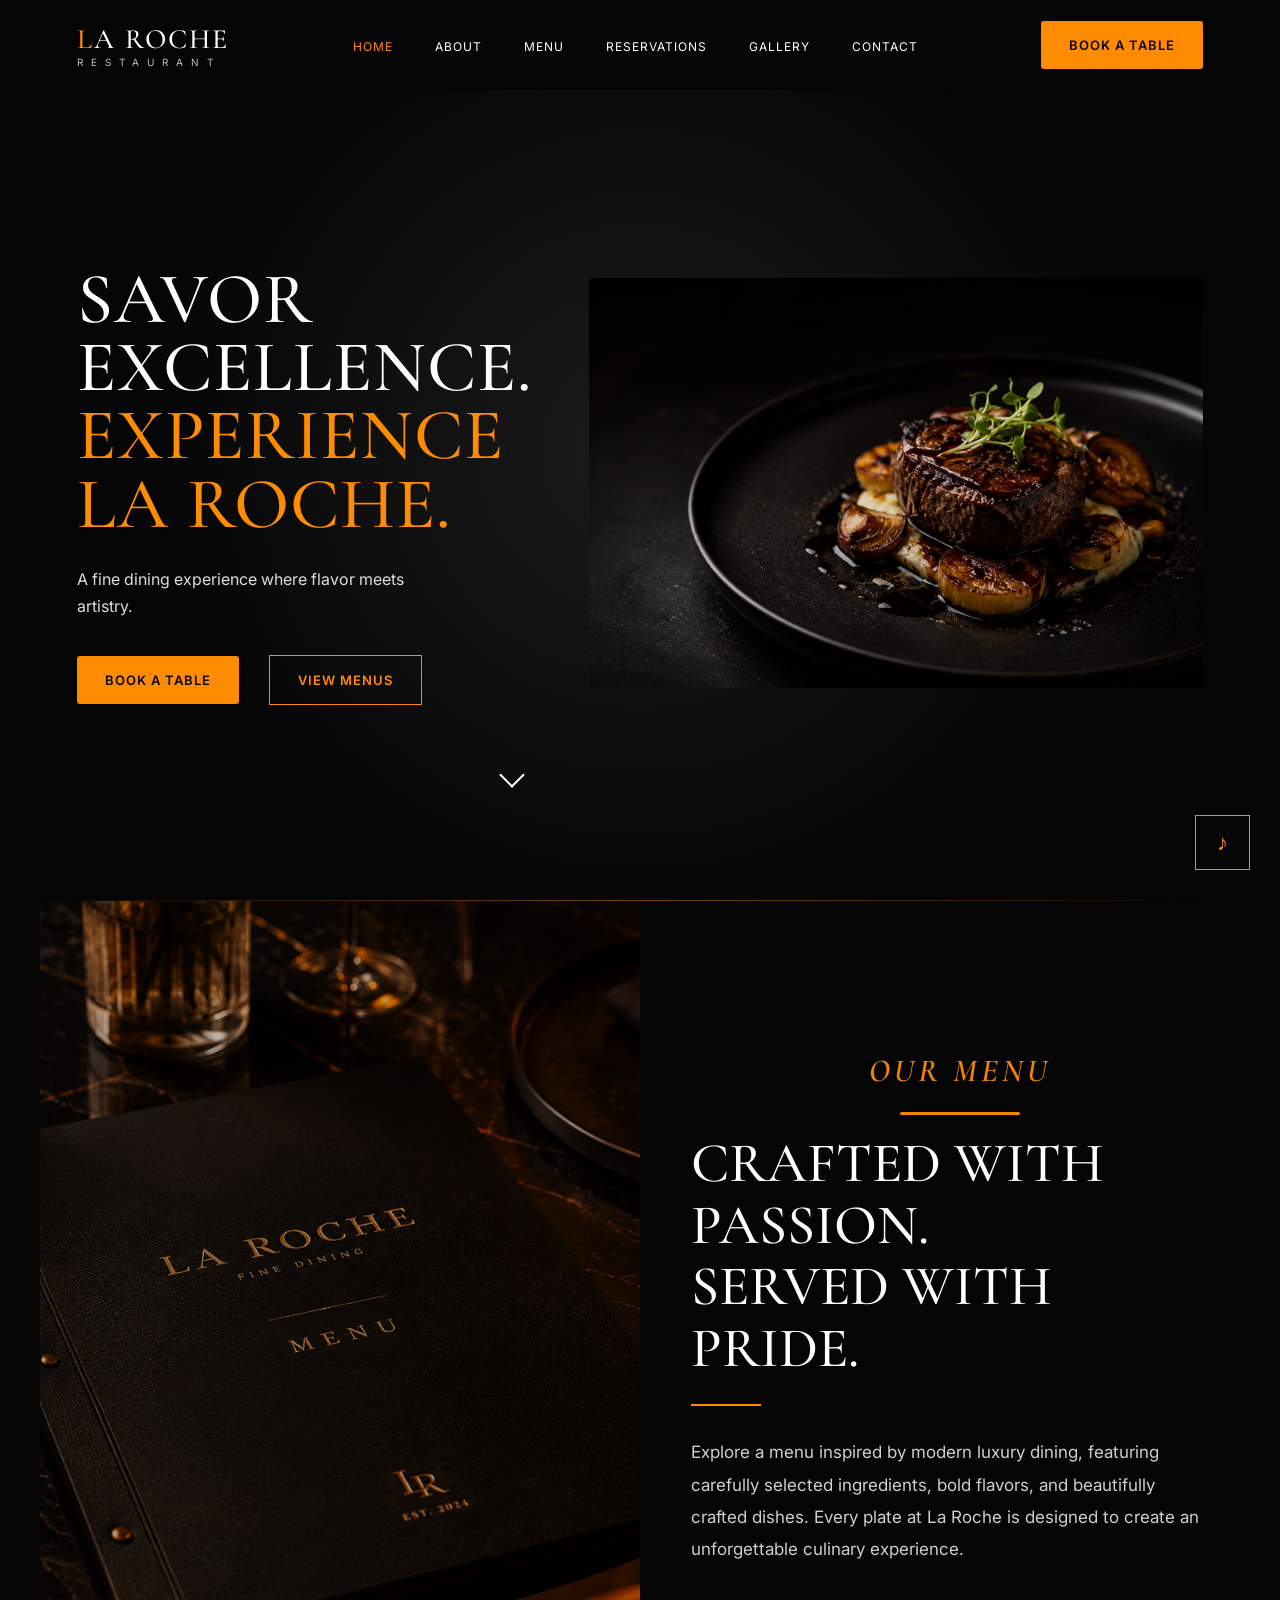
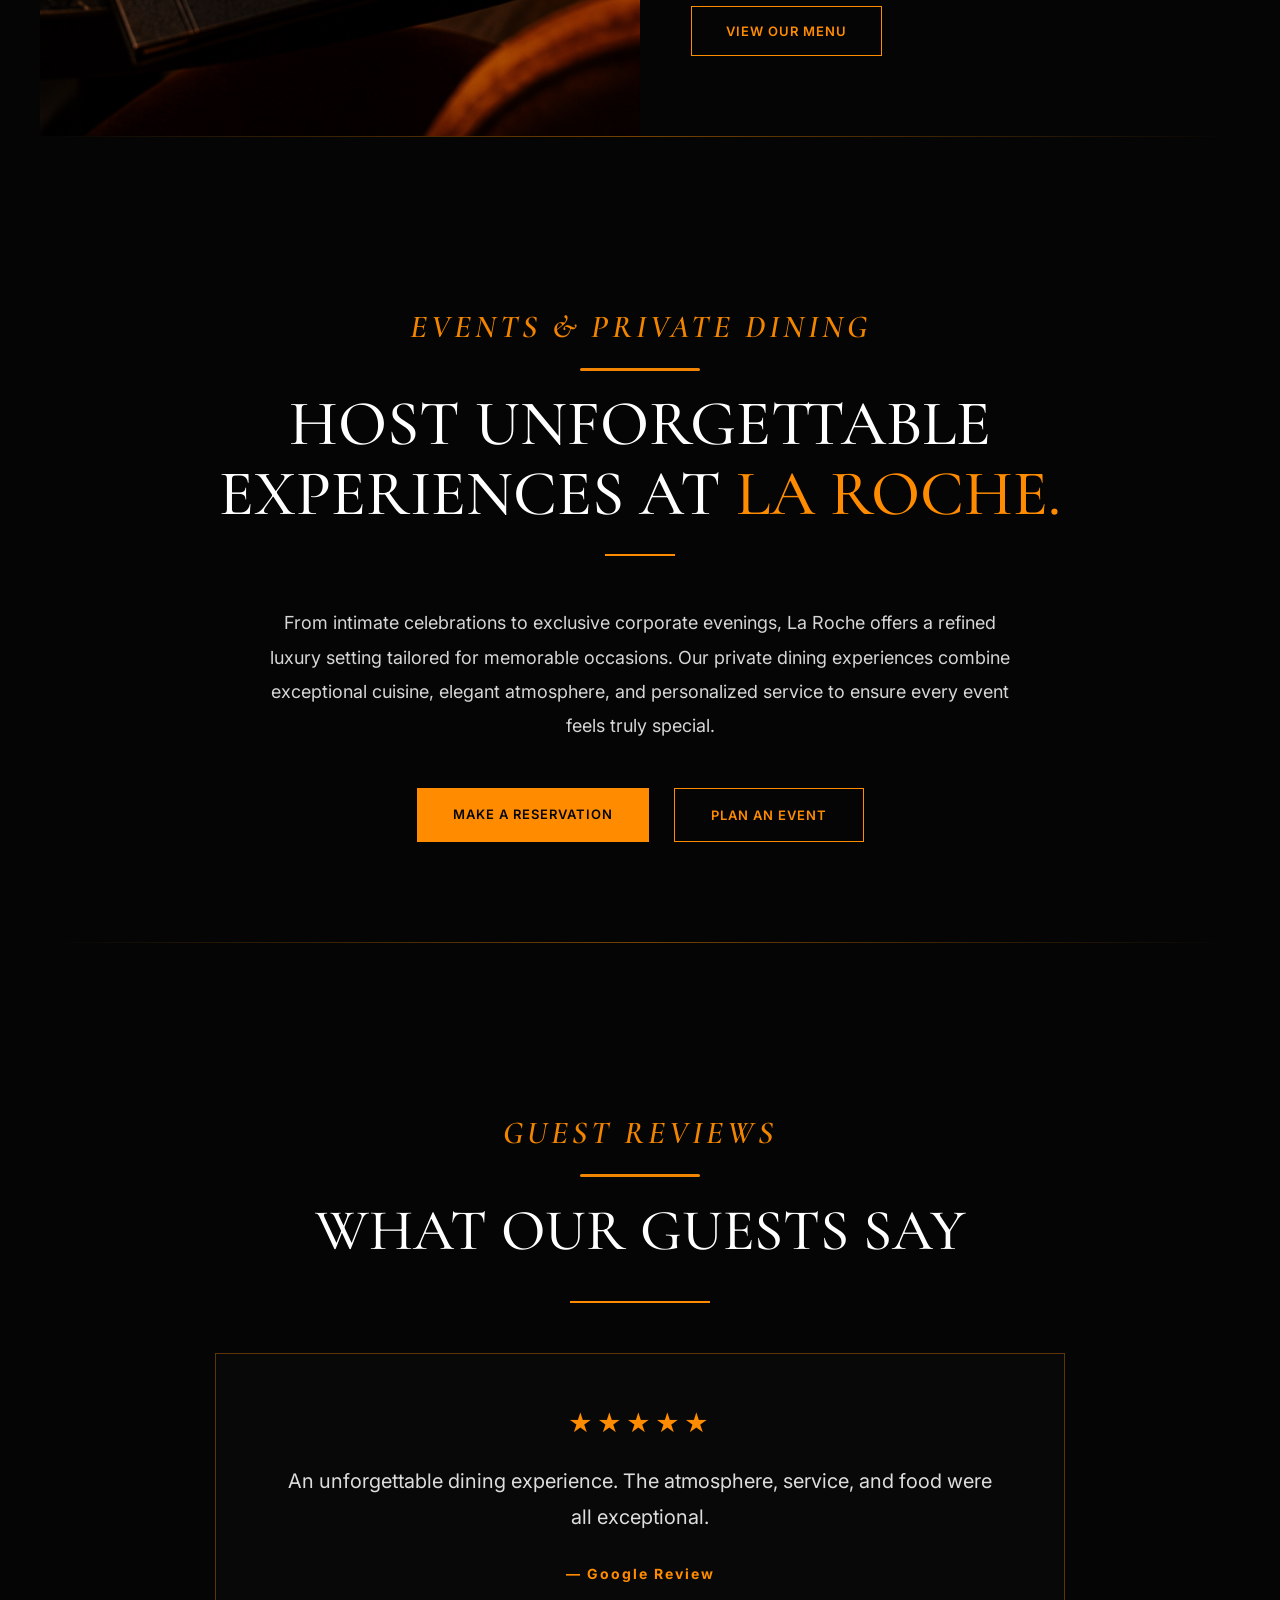
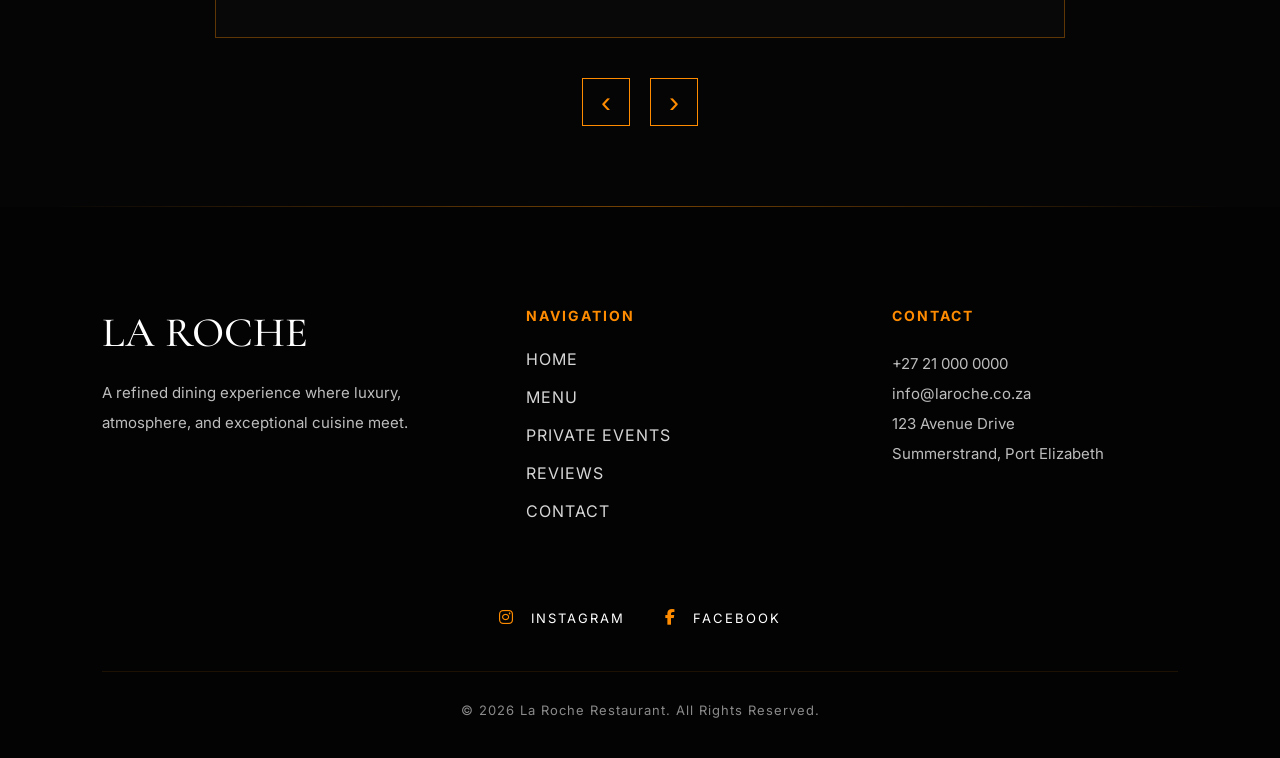
==== commit e2e10e61: "Added Contacts page and Contacts form with Select meal type and time drop downs" ====
--- a/index.html
+++ b/index.html
@@ -40,9 +40,9 @@
                 <li><a href="index.html" class="active">HOME</a></li>
                 <li><a href="About.html">ABOUT</a></li>
                 <li><a href="Menu.html">MENU</a></li>
-                <li><a href="#">RESERVATIONS</a></li>
-                <li><a href="#">GALLERY</a></li>
-                <li><a href="#">CONTACT</a></li>
+                <li><a href="Reservations.html">RESERVATIONS</a></li>
+                <li><a href="Gallery.html">GALLERY</a></li>
+                <li><a href="Contact.html">CONTACT</a></li>
 
             </ul>
 
@@ -57,8 +57,8 @@
     <a href="index.html">HOME</a>
     <a href="about.html">ABOUT</a>
     <a href="Menu.html">MENU</a>
-    <a href="#">RESERVATIONS</a>
-    <a href="#">CONTACT</a>
+    <a href="Reservations.html">RESERVATIONS</a>
+    <a href="Contact.html">CONTACT</a>
         </div>
 
 
@@ -94,11 +94,11 @@
                     A fine dining experience where flavor meets artistry.
                 </p>
 
-                <a href="#" class="hero-btn">
-                    BOOK A TABLE
-                </a>
-
-            </div>
+                <div class="hero-buttons">
+    <a href="#" class="hero-btn">BOOK A TABLE</a>
+    <a href="menu.html" class="hero-menu-btn">VIEW MENUS</a>
+</div>
+ </div>
 
             <div class="hero-image">
 
@@ -139,7 +139,7 @@
             La Roche is designed to create an unforgettable culinary experience.
         </p>
 
-        <a href="#" class="menu-preview-btn">VIEW OUR MENU</a>
+        <a href="Menus\LaRoche_Full_Menu.pdf" class="menu-preview-btn">VIEW OUR MENU</a>
     </div>
 
 </section>
--- a/style.css
+++ b/style.css
@@ -116,6 +116,31 @@
     background-color: #ffb347;
 }
 
+.hero-buttons {
+    display: flex;
+
+    align-items: center;
+
+    gap: 30px;
+}
+
+
+.hero-menu-btn {
+    text-decoration: none;
+    color: #ff8c00;
+    border: 1px solid #ff8c00;
+    padding: 16px 28px;
+    font-size: 13px;
+    letter-spacing: 1px;
+    font-weight: 600;
+    transition: 0.3s ease;
+}
+
+.hero-menu-btn:hover {
+    background-color: #ff8c00;
+    color: #050505;
+}
+
 /* HERO */
 
 .hero {
@@ -896,9 +921,302 @@
     text-align: center;
 }
 
-
-
-
+/* Make all headings and paragraphs unselectable to prevent accidental text selection. */
+h1, h2, h3, h4, h5, h6, .section-tag , .menu-preview-description {
+    user-select: none;
+    outline: none;
+}
+
+
+
+/* RESERVATION SECTION */
+
+.reservation-form label {
+    display: block;
+
+    font-size: 15px;
+
+    letter-spacing: 1px;
+
+    color: #ffffff;
+
+    margin-bottom: 3%;
+
+    font-weight: 600;
+
+    font-family: "Inter", sans-serif;
+}
+
+.reservation-time-wrapper label {
+    display: block;
+
+    font-size: 15px;
+
+    letter-spacing: 1px;
+
+    text-transform: uppercase;
+
+    color: #ffffff;
+
+    margin-bottom: 3%;
+
+    font-weight: 600;
+
+    font-family: "Inter", sans-serif;
+}
+
+.reservation-title {
+    font-family: "Cormorant Garamond", serif;
+
+    font-size: 90px;
+
+    text-align: center;
+
+    padding: 40px 70px;
+
+    background: rgba(0, 0, 0, 0.5);
+
+    backdrop-filter: blur(1px);
+
+    display: inline-block;
+
+    border-radius: 6px;
+
+    margin-bottom: 5%;
+     margin-top: 3%;
+}
+
+.reservation-section {
+    text-align: center;
+}
+
+.reservation-container {
+     width: 70%;
+
+    max-width: 1150px;
+
+    margin: 0 auto;
+    display: grid;
+
+    grid-template-columns: 1.2fr 1fr;
+
+    gap: 80px;
+
+    background-color: #0a0a0a;
+
+    border: 1px solid rgba(255,140,0,0.2);
+
+    padding: 70px;
+
+    transition: 0.35s ease;
+
+   
+}
+
+.reservation-container:hover {
+    border-color: #ff8c00;
+    transform: translateY(-10px);
+     box-shadow: 0 20px 40px rgba(0,0,0,0.45);
+}
+
+.reservation-form h2 {
+    font-family: "Cormorant Garamond", serif;
+
+    font-size: 48px;
+
+}
+
+.reservation-form p {
+    color: #d0d0d0;
+
+    line-height: 1.9;
+
+    margin-bottom: 20px;
+
+    margin-top: 2;
+}
+
+.reservation-info h2 {
+    font-family: "Cormorant Garamond", serif;
+
+    font-size: 48px;
+
+    margin-bottom: 25px;
+}
+
+.reservation-info p {
+    color: #d0d0d0;
+
+    line-height: 1.9;
+
+    margin-bottom: 20px;
+}
+
+.reservation-details i {
+    color: #ff8c00;
+
+    margin-right: 12px;
+}
+
+.reservation-form {
+    display: flex;
+
+    flex-direction: column;
+
+    gap: 25px;
+}
+
+
+.reservation-form input[type="date"]::-webkit-calendar-picker-indicator,
+.reservation-form input[type="time"]::-webkit-calendar-picker-indicator {
+    filter: invert(54%) sepia(95%) saturate(1400%) hue-rotate(2deg) brightness(103%) contrast(103%);
+
+    cursor: pointer;
+}
+.reservation-form input,
+.reservation-form textarea,
+.reservation-form select {
+    background: transparent;
+
+    border: none;
+
+    border-bottom: 1px solid rgba(255,255,255,0.25);
+
+    padding: 15px 0;
+
+    color: white;
+
+    font-size: 16px;
+
+    outline: none;
+}
+
+.reservation-row {
+    display: grid;
+
+    grid-template-columns: 1fr 1fr;
+
+    gap: 25px;
+}
+
+.reservation-form textarea {
+    resize: none;
+
+    height: 120px;
+}
+
+.reservation-form button {
+    width: fit-content;
+
+    background-color: #ff8c00;
+
+    color: #050505;
+
+    border: none;
+
+    padding: 18px 36px;
+
+    font-weight: 600;
+
+    letter-spacing: 1px;
+
+    cursor: pointer;
+
+    transition: 0.3s ease;
+}
+
+.reservation-form button:hover {
+    background-color: white;
+}
+
+
+.reservation-form select {
+    background-color: #050505;
+
+    color: white;
+
+    border: 1px solid rgba(255,255,255,0.2);
+
+    padding: 16px;
+
+    appearance: none;
+
+    -webkit-appearance: none;
+
+    -moz-appearance: none;
+
+    cursor: pointer;
+}
+
+
+.guest-count {
+    display: flex;
+
+    flex-direction: column;
+
+    gap: 12px;
+}
+
+.guest-count label {
+    color: white;
+
+    font-size: 15px;
+
+    letter-spacing: 1px;
+}
+
+.guest-count input {
+    background: transparent;
+
+    border: none;
+
+    border-bottom: 1px solid rgba(255,255,255,0.25);
+
+    padding: 15px 0;
+
+    color: white;
+
+    font-size: 16px;
+
+    outline: none;
+}
+
+.orange-letter {
+    color: #ff8c00;
+}
+
+
+/* Reservation  */
+.reservation-row select {
+    text-align: center;
+
+    text-align-last: center;
+}
+
+
+.reservation-row select option {
+    text-align: center;
+}
+
+.reservation-section {
+    background:
+        linear-gradient(
+            rgba(0,0,0,0.5),
+            rgba(0,0,0,0.0)
+        ),
+        url("Images/DININGroom.png");
+
+    background-size: cover;
+
+    background-position: center;
+
+    background-repeat: no-repeat;
+
+    padding: 140px 8%;
+
+    min-height: 100vh;
+    background-attachment: fixed;
+}
 
 
 /* RESPONSIVE */
